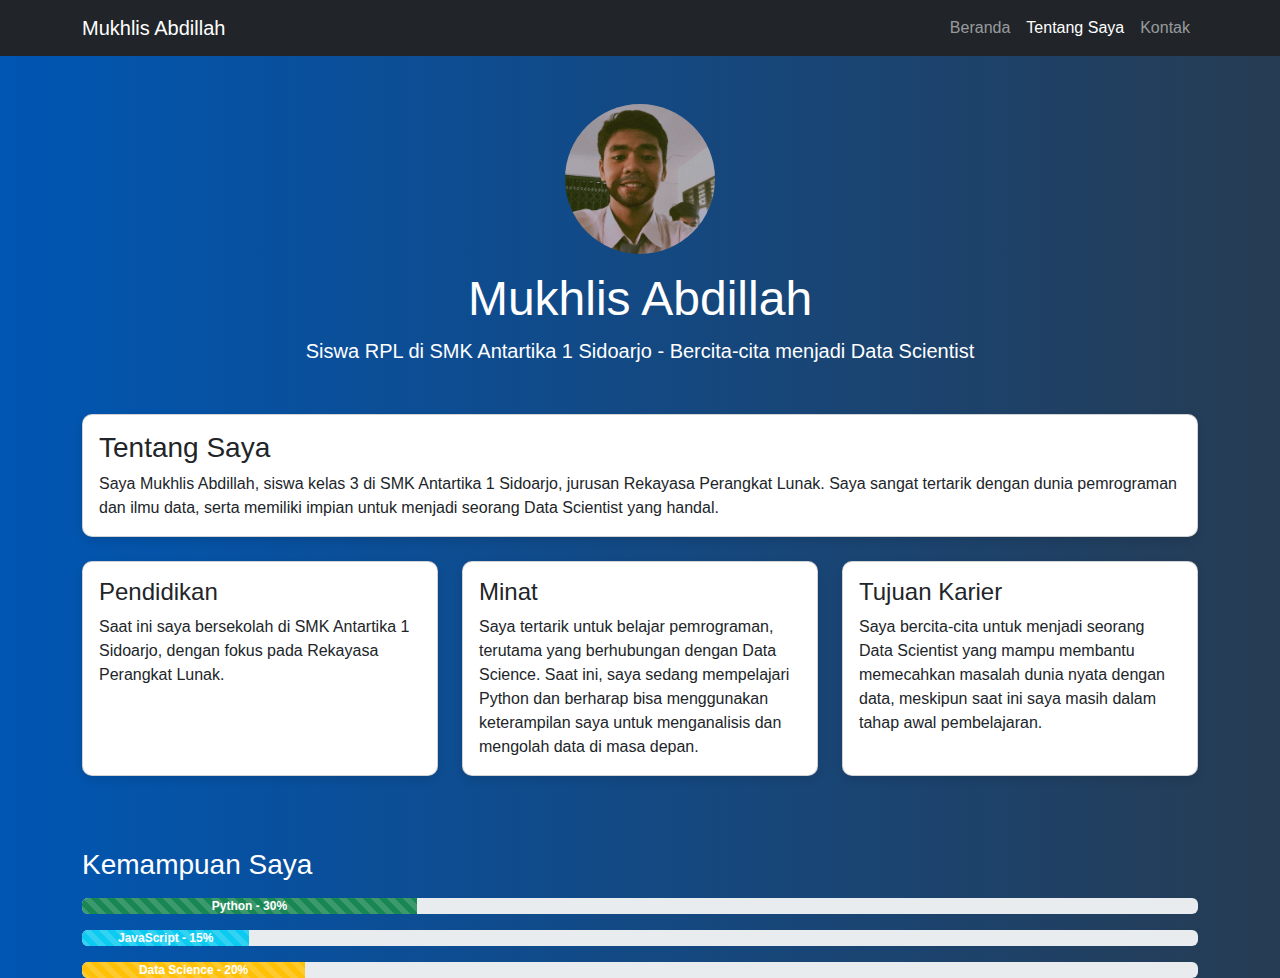
==== about.html @ dba24f92 "add personal website" ====
<!DOCTYPE html>
<html lang="en">
  <head>
    <meta charset="UTF-8" />
    <meta name="viewport" content="width=device-width, initial-scale=1.0" />
    <title>Tentang Saya - Mukhlis Abdillah</title>
    <link
      href="https://cdn.jsdelivr.net/npm/bootstrap@5.3.0/dist/css/bootstrap.min.css"
      rel="stylesheet"
    />
    <link rel="stylesheet" href="style.css" />
  </head>
  <body>
    <!-- Navbar -->
    <nav class="navbar navbar-expand-lg navbar-dark bg-dark">
      <div class="container">
        <a class="navbar-brand" href="index.html">Mukhlis Abdillah</a>
        <button
          class="navbar-toggler"
          type="button"
          data-bs-toggle="collapse"
          data-bs-target="#navbarNav"
        >
          <span class="navbar-toggler-icon"></span>
        </button>
        <div class="collapse navbar-collapse" id="navbarNav">
          <ul class="navbar-nav ms-auto">
            <li class="nav-item">
              <a class="nav-link" href="index.html">Beranda</a>
            </li>
            <li class="nav-item">
              <a class="nav-link active" href="about.html">Tentang Saya</a>
            </li>
            <li class="nav-item">
              <a class="nav-link" href="contact.html">Kontak</a>
            </li>
          </ul>
        </div>
      </div>
    </nav>

    <!-- Content Section -->
    <section class="container my-5">
      <div class="text-center mb-5">
        <img
          src="assets/profile.jpg"
          alt="Foto Mukhlis Abdillah"
          class="profile-img rounded-circle mb-3"
        />
        <h1 class="display-5">Mukhlis Abdillah</h1>
        <p class="lead">
          Siswa RPL di SMK Antartika 1 Sidoarjo - Bercita-cita menjadi Data
          Scientist
        </p>
      </div>

      <!-- Biography Section -->
      <div class="card mb-4">
        <div class="card-body">
          <h3 class="card-title">Tentang Saya</h3>
          <p class="card-text">
            Saya Mukhlis Abdillah, siswa kelas 3 di SMK Antartika 1 Sidoarjo,
            jurusan Rekayasa Perangkat Lunak. Saya sangat tertarik dengan dunia
            pemrograman dan ilmu data, serta memiliki impian untuk menjadi
            seorang Data Scientist yang handal.
          </p>
        </div>
      </div>

      <!-- Additional Information Section -->
      <div class="row">
        <div class="col-md-4 mb-4">
          <div class="card h-100">
            <div class="card-body">
              <h4 class="card-title">Pendidikan</h4>
              <p class="card-text">
                Saat ini saya bersekolah di SMK Antartika 1 Sidoarjo, dengan
                fokus pada Rekayasa Perangkat Lunak.
              </p>
            </div>
          </div>
        </div>
        <div class="col-md-4 mb-4">
          <div class="card h-100">
            <div class="card-body">
              <h4 class="card-title">Minat</h4>
              <p class="card-text">
                Saya tertarik untuk belajar pemrograman, terutama yang
                berhubungan dengan Data Science. Saat ini, saya sedang
                mempelajari Python dan berharap bisa menggunakan keterampilan
                saya untuk menganalisis dan mengolah data di masa depan.
              </p>
            </div>
          </div>
        </div>
        <div class="col-md-4 mb-4">
          <div class="card h-100">
            <div class="card-body">
              <h4 class="card-title">Tujuan Karier</h4>
              <p class="card-text">
                Saya bercita-cita untuk menjadi seorang Data Scientist yang
                mampu membantu memecahkan masalah dunia nyata dengan data,
                meskipun saat ini saya masih dalam tahap awal pembelajaran.
              </p>
            </div>
          </div>
        </div>
      </div>

      <!-- Skill Progress Bars -->
      <div class="my-5">
        <h3>Kemampuan Saya</h3>
        <div class="progress my-3">
          <div
            class="progress-bar progress-bar-striped bg-success"
            role="progressbar"
            style="width: 30%"
          >
            Python - 30%
          </div>
        </div>
        <div class="progress my-3">
          <div
            class="progress-bar progress-bar-striped bg-info"
            role="progressbar"
            style="width: 15%"
          >
            JavaScript - 15%
          </div>
        </div>
        <div class="progress my-3">
          <div
            class="progress-bar progress-bar-striped bg-warning"
            role="progressbar"
            style="width: 20%"
          >
            Data Science - 20%
          </div>
        </div>
      </div>
    </section>

    <script src="https://cdn.jsdelivr.net/npm/bootstrap@5.3.0/dist/js/bootstrap.bundle.min.js"></script>
  </body>
</html>
---- style.css ----
/* Gaya Umum */
body {
  font-family: "Arial", sans-serif;
  background: linear-gradient(270deg, #001f3f, #000000, #333333, #0056b3);
  background-size: 400% 400%;
  animation: gradient 15s ease infinite;
  height: 100vh;
  margin: 0;
  color: #fff; /* Menambahkan warna teks putih secara global */
}

@keyframes gradient {
  0% {
    background-position: 0% 50%;
  }
  50% {
    background-position: 100% 50%;
  }
  100% {
    background-position: 0% 50%;
  }
}

/* Navbar */
.navbar {
  margin-bottom: 20px;
}

/* Profil Section */
.profile-section {
  text-align: center;
}

.profile-img {
  width: 150px;
  height: 150px;
  object-fit: cover;
}

.profile-section h1 {
  font-size: 2.5rem;
  color: #fff; /* Mengubah warna teks menjadi putih agar kontras dengan latar belakang */
}

.profile-section .lead {
  font-size: 1.25rem;
  color: #f8f9fa; /* Warna teks terang agar lebih mudah dibaca */
}

/* Additional Information */
#more-info p {
  font-size: 1.1rem;
  color: #f8f9fa; /* Menyesuaikan warna teks agar terlihat kontras dengan latar belakang */
}

/* Card */
.card {
  border-radius: 10px;
  box-shadow: 0 4px 8px rgba(0, 0, 0, 0.1);
}

/* Progress Bar */
.progress-bar {
  font-weight: bold;
  color: #fff; /* Menyesuaikan warna teks pada progress bar agar kontras */
}

/* Tautan Sosial (GitHub dan Instagram) */
.social-links .btn {
  border-color: #fff; /* Mengubah warna border menjadi putih */
  color: #fff; /* Mengubah warna teks menjadi putih */
}

.social-links .btn:hover {
  background-color: #fff; /* Mengubah latar belakang tombol saat hover menjadi putih */
  color: #000; /* Mengubah warna teks menjadi hitam saat hover agar kontras */
}
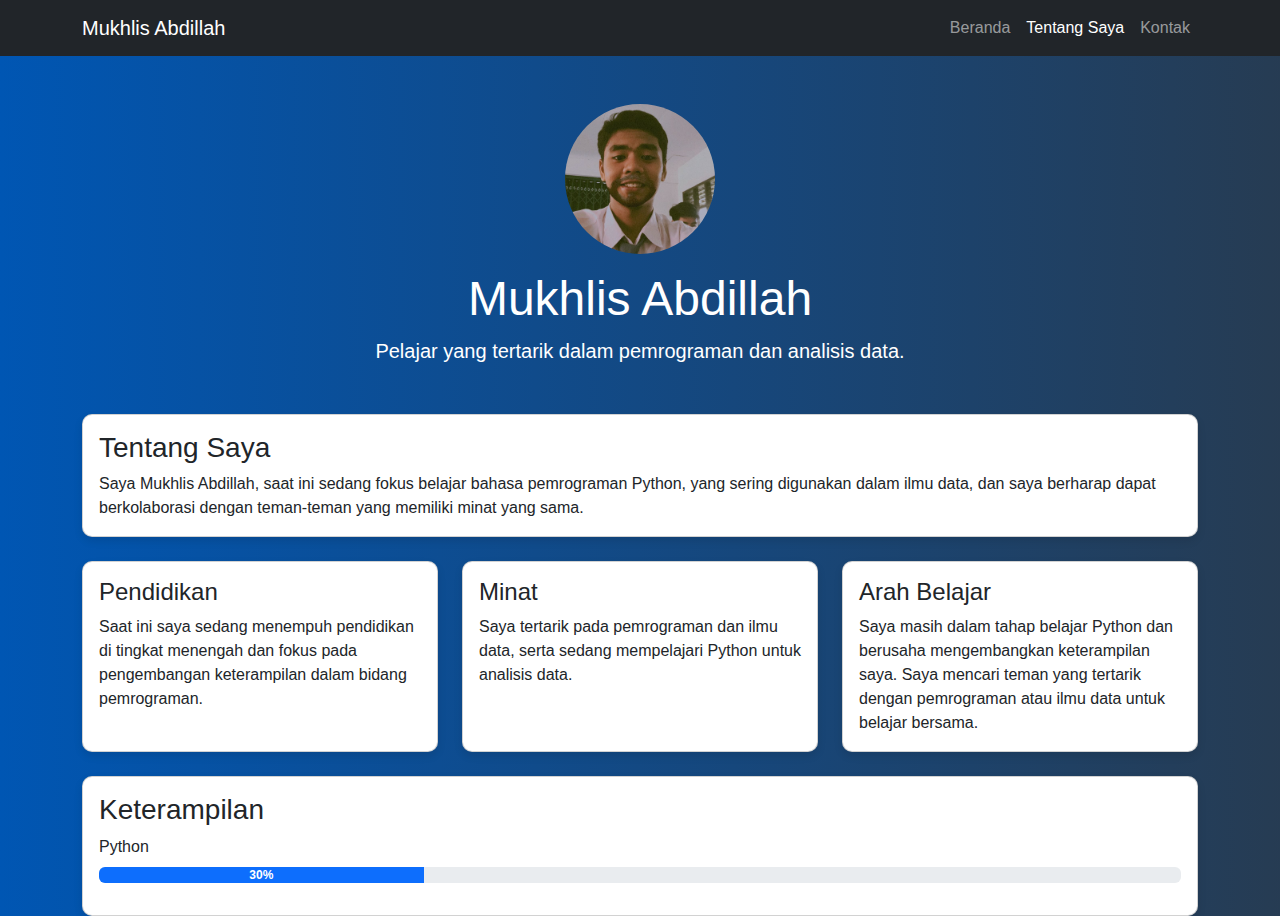
==== commit 201e48f2: "Menambahkan file musik dan memperbarui halaman index dan about" ====
--- a/about.html
+++ b/about.html
@@ -49,8 +49,7 @@
         />
         <h1 class="display-5">Mukhlis Abdillah</h1>
         <p class="lead">
-          Siswa RPL di SMK Antartika 1 Sidoarjo - Bercita-cita menjadi Data
-          Scientist
+          Pelajar yang tertarik dalam pemrograman dan analisis data.
         </p>
       </div>
 
@@ -59,10 +58,10 @@
         <div class="card-body">
           <h3 class="card-title">Tentang Saya</h3>
           <p class="card-text">
-            Saya Mukhlis Abdillah, siswa kelas 3 di SMK Antartika 1 Sidoarjo,
-            jurusan Rekayasa Perangkat Lunak. Saya sangat tertarik dengan dunia
-            pemrograman dan ilmu data, serta memiliki impian untuk menjadi
-            seorang Data Scientist yang handal.
+            Saya Mukhlis Abdillah, saat ini sedang fokus belajar bahasa
+            pemrograman Python, yang sering digunakan dalam ilmu data, dan saya
+            berharap dapat berkolaborasi dengan teman-teman yang memiliki minat
+            yang sama.
           </p>
         </div>
       </div>
@@ -74,8 +73,8 @@
             <div class="card-body">
               <h4 class="card-title">Pendidikan</h4>
               <p class="card-text">
-                Saat ini saya bersekolah di SMK Antartika 1 Sidoarjo, dengan
-                fokus pada Rekayasa Perangkat Lunak.
+                Saat ini saya sedang menempuh pendidikan di tingkat menengah dan
+                fokus pada pengembangan keterampilan dalam bidang pemrograman.
               </p>
             </div>
           </div>
@@ -85,10 +84,8 @@
             <div class="card-body">
               <h4 class="card-title">Minat</h4>
               <p class="card-text">
-                Saya tertarik untuk belajar pemrograman, terutama yang
-                berhubungan dengan Data Science. Saat ini, saya sedang
-                mempelajari Python dan berharap bisa menggunakan keterampilan
-                saya untuk menganalisis dan mengolah data di masa depan.
+                Saya tertarik pada pemrograman dan ilmu data, serta sedang
+                mempelajari Python untuk analisis data.
               </p>
             </div>
           </div>
@@ -96,45 +93,35 @@
         <div class="col-md-4 mb-4">
           <div class="card h-100">
             <div class="card-body">
-              <h4 class="card-title">Tujuan Karier</h4>
+              <h4 class="card-title">Arah Belajar</h4>
               <p class="card-text">
-                Saya bercita-cita untuk menjadi seorang Data Scientist yang
-                mampu membantu memecahkan masalah dunia nyata dengan data,
-                meskipun saat ini saya masih dalam tahap awal pembelajaran.
+                Saya masih dalam tahap belajar Python dan berusaha mengembangkan
+                keterampilan saya. Saya mencari teman yang tertarik dengan
+                pemrograman atau ilmu data untuk belajar bersama.
               </p>
             </div>
           </div>
         </div>
       </div>
 
-      <!-- Skill Progress Bars -->
-      <div class="my-5">
-        <h3>Kemampuan Saya</h3>
-        <div class="progress my-3">
-          <div
-            class="progress-bar progress-bar-striped bg-success"
-            role="progressbar"
-            style="width: 30%"
-          >
-            Python - 30%
-          </div>
-        </div>
-        <div class="progress my-3">
-          <div
-            class="progress-bar progress-bar-striped bg-info"
-            role="progressbar"
-            style="width: 15%"
-          >
-            JavaScript - 15%
-          </div>
-        </div>
-        <div class="progress my-3">
-          <div
-            class="progress-bar progress-bar-striped bg-warning"
-            role="progressbar"
-            style="width: 20%"
-          >
-            Data Science - 20%
+      <!-- Skills Section with Percentage -->
+      <div class="card mb-4">
+        <div class="card-body">
+          <h3 class="card-title">Keterampilan</h3>
+          <div class="mb-3">
+            <label for="python-skill" class="form-label">Python</label>
+            <div class="progress">
+              <div
+                class="progress-bar"
+                role="progressbar"
+                style="width: 30%"
+                aria-valuenow="30"
+                aria-valuemin="0"
+                aria-valuemax="100"
+              >
+                30%
+              </div>
+            </div>
           </div>
         </div>
       </div>
